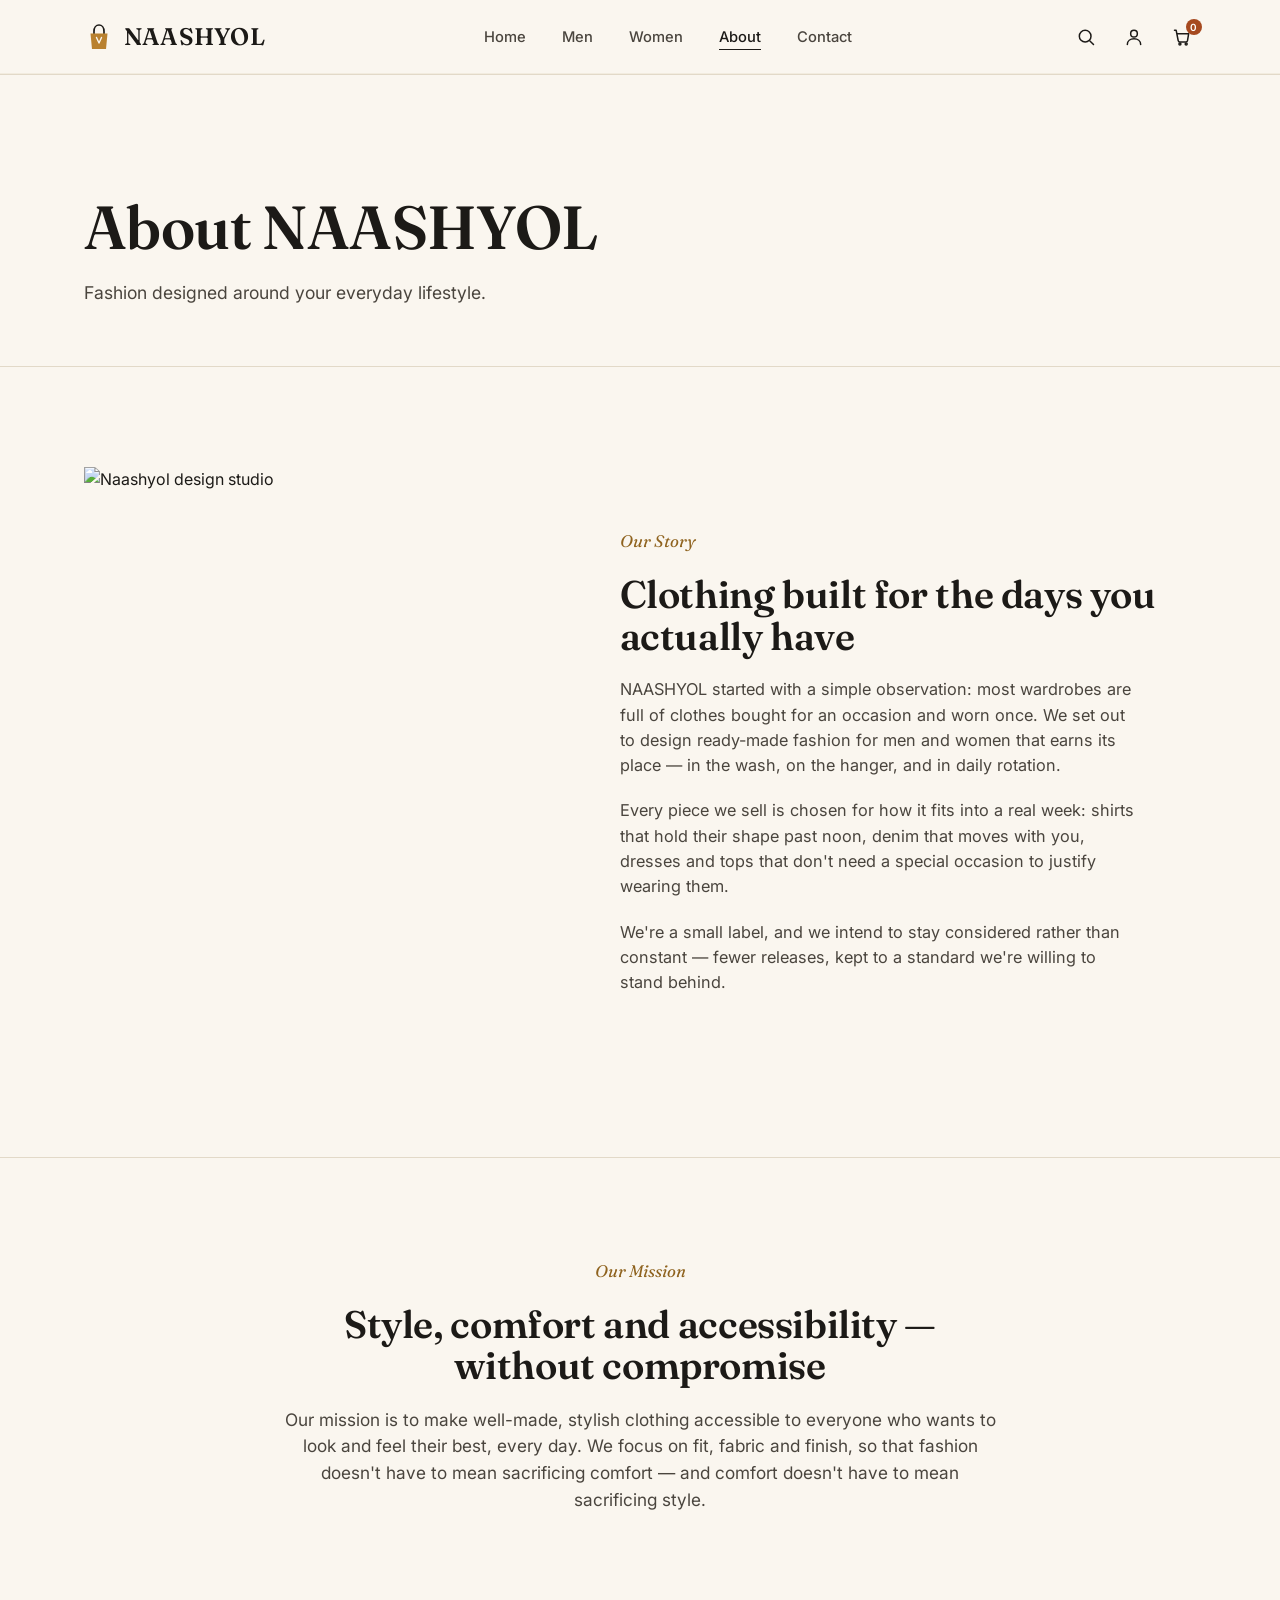
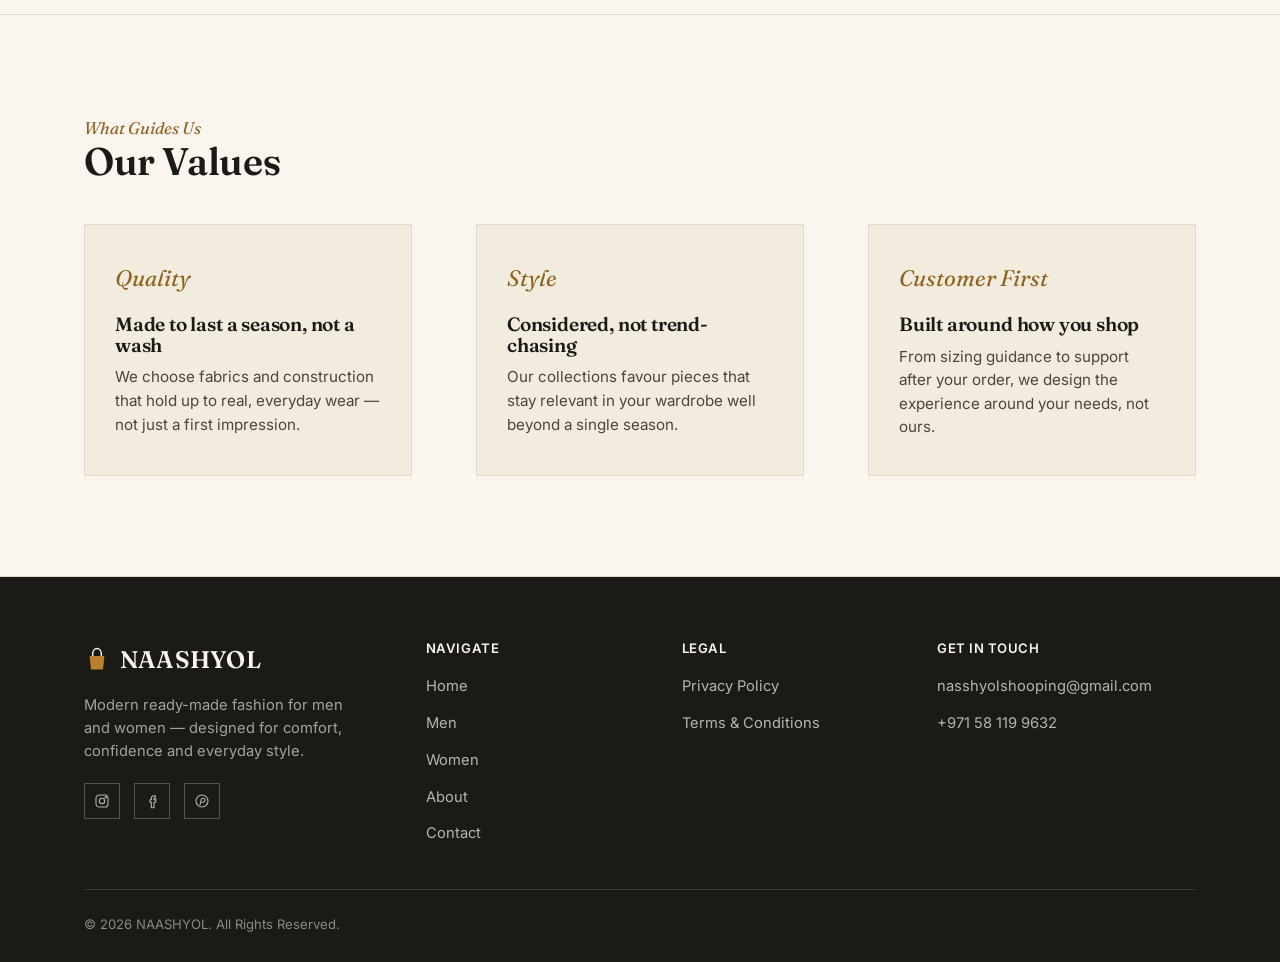
==== about.html @ d5994e2c "first commit" ====
<!DOCTYPE html>
<html lang="en">
<head>
<meta charset="UTF-8">
<meta name="viewport" content="width=device-width, initial-scale=1.0">
<title>About Us — NAASHYOL</title>
<meta name="description" content="Learn about NAASHYOL, a modern fashion label for men's and women's ready-made clothing.">
<link rel="stylesheet" href="css/style.css">
</head>
<body>

<!-- ============ HEADER ============ -->
<header class="site-header">
  <div class="header-inner">
    <a href="index.html" class="logo" aria-label="NAASHYOL home">
      <svg viewBox="0 0 30 30" fill="none" xmlns="http://www.w3.org/2000/svg">
        <path d="M10 11.5V9.2C10 5.6 12.2 3 15 3C17.8 3 20 5.6 20 9.2V11.5" stroke="#1c1a17" stroke-width="1.7" stroke-linecap="round"/>
        <path d="M6.5 11.5H23.5L22 27H8L6.5 11.5Z" fill="#b9812f"/>
        <path d="M12.5 15.5L15 21L17.5 15.5" stroke="#faf6ef" stroke-width="1.4" stroke-linecap="round" stroke-linejoin="round"/>
      </svg>
      <span class="logo-word">NAASHYOL</span>
    </a>

    <nav class="main-nav" aria-label="Primary">
      <ul>
        <li><a href="index.html">Home</a></li>
        <li><a href="men.html">Men</a></li>
        <li><a href="women.html">Women</a></li>
        <li><a href="about.html" class="active">About</a></li>
        <li><a href="contact.html">Contact</a></li>
      </ul>
    </nav>

    <div class="header-icons">
      <button class="icon-btn" data-search-toggle aria-label="Search">
        <svg viewBox="0 0 24 24" fill="none" stroke="currentColor" stroke-width="1.8" stroke-linecap="round"><circle cx="11" cy="11" r="7"/><path d="M21 21l-4.3-4.3"/></svg>
      </button>
      <button class="icon-btn" data-placeholder aria-label="Account login">
        <svg viewBox="0 0 24 24" fill="none" stroke="currentColor" stroke-width="1.8" stroke-linecap="round"><circle cx="12" cy="8" r="4"/><path d="M4 21c0-4.4 3.6-7 8-7s8 2.6 8 7"/></svg>
      </button>
      <button class="icon-btn" data-placeholder aria-label="Shopping cart">
        <svg viewBox="0 0 24 24" fill="none" stroke="currentColor" stroke-width="1.8" stroke-linecap="round" stroke-linejoin="round"><path d="M3 4h2l2.4 12.2a2 2 0 0 0 2 1.8h7.2a2 2 0 0 0 2-1.6L20 8H6"/><circle cx="9.5" cy="20.5" r="1.2"/><circle cx="17" cy="20.5" r="1.2"/></svg>
        <span class="cart-count">0</span>
      </button>
    </div>

    <button class="nav-toggle" aria-label="Toggle menu" aria-expanded="false">
      <svg viewBox="0 0 24 24" fill="none" stroke="currentColor" stroke-width="1.8" stroke-linecap="round"><path d="M3 6h18M3 12h18M3 18h18"/></svg>
    </button>
  </div>

  <div class="search-panel">
    <div class="search-panel-inner">
      <input type="text" placeholder="Search for products…" aria-label="Search products">
    </div>
  </div>
</header>

<!-- ============ PAGE HERO ============ -->
<section class="page-hero">
  <div class="container">
    <h1>About NAASHYOL</h1>
    <p>Fashion designed around your everyday lifestyle.</p>
  </div>
</section>

<!-- ============ OUR STORY ============ -->
<section class="section" id="story">
  <div class="container">
    <div class="story">
      <div class="story-image">
        <img src="https://images.unsplash.com/photo-1441984904996-e0b6ba687e04?w=900&q=80&fm=jpg&fit=crop" alt="Naashyol design studio" loading="lazy">
      </div>
      <div class="story-copy">
        <span class="section-num">Our Story</span>
        <h2>Clothing built for the days you actually have</h2>
        <p>NAASHYOL started with a simple observation: most wardrobes are full of clothes bought for an occasion and worn once. We set out to design ready-made fashion for men and women that earns its place — in the wash, on the hanger, and in daily rotation.</p>
        <p>Every piece we sell is chosen for how it fits into a real week: shirts that hold their shape past noon, denim that moves with you, dresses and tops that don't need a special occasion to justify wearing them.</p>
        <p>We're a small label, and we intend to stay considered rather than constant — fewer releases, kept to a standard we're willing to stand behind.</p>
      </div>
    </div>
  </div>
</section>

<!-- ============ OUR MISSION ============ -->
<section class="section mission" id="mission">
  <div class="container">
    <div class="mission-inner">
      <span class="section-num">Our Mission</span>
      <h2>Style, comfort and accessibility — without compromise</h2>
      <p>Our mission is to make well-made, stylish clothing accessible to everyone who wants to look and feel their best, every day. We focus on fit, fabric and finish, so that fashion doesn't have to mean sacrificing comfort — and comfort doesn't have to mean sacrificing style.</p>
    </div>
  </div>
</section>

<!-- ============ OUR VALUES ============ -->
<section class="section" id="values">
  <div class="container">
    <div class="section-head">
      <div>
        <span class="section-num">What Guides Us</span>
        <h2>Our Values</h2>
      </div>
    </div>
    <div class="values-grid">
      <div class="value-card">
        <span class="value-num">Quality</span>
        <h3>Made to last a season, not a wash</h3>
        <p>We choose fabrics and construction that hold up to real, everyday wear — not just a first impression.</p>
      </div>
      <div class="value-card">
        <span class="value-num">Style</span>
        <h3>Considered, not trend-chasing</h3>
        <p>Our collections favour pieces that stay relevant in your wardrobe well beyond a single season.</p>
      </div>
      <div class="value-card">
        <span class="value-num">Customer First</span>
        <h3>Built around how you shop</h3>
        <p>From sizing guidance to support after your order, we design the experience around your needs, not ours.</p>
      </div>
    </div>
  </div>
</section>

<!-- ============ FOOTER ============ -->
<footer class="site-footer">
  <div class="container">
    <div class="footer-grid">
      <div class="footer-col">
        <div class="footer-brand">
          <svg viewBox="0 0 30 30" fill="none" xmlns="http://www.w3.org/2000/svg">
            <path d="M10 11.5V9.2C10 5.6 12.2 3 15 3C17.8 3 20 5.6 20 9.2V11.5" stroke="#faf6ef" stroke-width="1.7" stroke-linecap="round"/>
            <path d="M6.5 11.5H23.5L22 27H8L6.5 11.5Z" fill="#b9812f"/>
          </svg>
          <span class="logo-word">NAASHYOL</span>
        </div>
        <p class="dim">Modern ready-made fashion for men and women — designed for comfort, confidence and everyday style.</p>
        <div class="footer-social">
          <a href="#" data-placeholder aria-label="Instagram"><svg viewBox="0 0 24 24" fill="none" stroke="currentColor" stroke-width="1.6"><rect x="3" y="3" width="18" height="18" rx="5"/><circle cx="12" cy="12" r="4"/><circle cx="17.5" cy="6.5" r="1"/></svg></a>
          <a href="#" data-placeholder aria-label="Facebook"><svg viewBox="0 0 24 24" fill="none" stroke="currentColor" stroke-width="1.6"><path d="M15 8h2V4h-2a4 4 0 0 0-4 4v2H9v4h2v8h4v-8h2.5l.5-4H15V8Z"/></svg></a>
          <a href="#" data-placeholder aria-label="Pinterest"><svg viewBox="0 0 24 24" fill="none" stroke="currentColor" stroke-width="1.6"><circle cx="12" cy="12" r="9"/><path d="M9 18c1-3 1.5-5.5 1.5-7a3 3 0 1 1 3 3c-1 0-1.7-.4-2-1"/></svg></a>
        </div>
      </div>
      <div class="footer-col">
        <h4>NAVIGATE</h4>
        <ul>
          <li><a href="index.html">Home</a></li>
          <li><a href="men.html">Men</a></li>
          <li><a href="women.html">Women</a></li>
          <li><a href="about.html">About</a></li>
          <li><a href="contact.html">Contact</a></li>
        </ul>
      </div>
      <div class="footer-col">
        <h4>LEGAL</h4>
        <ul>
          <li><a href="#" data-placeholder>Privacy Policy</a></li>
          <li><a href="#" data-placeholder>Terms &amp; Conditions</a></li>
        </ul>
      </div>
      <div class="footer-col">
        <h4>GET IN TOUCH</h4>
        <ul>
          <li><a href="mailto:hello@naashyol.com">nasshyolshooping@gmail.com</a></li>
          <li><a href="tel:+10000000000">+971 58 119 9632</a></li>
        </ul>
      </div>
    </div>
    <div class="footer-bottom">
      <span>© 2026 NAASHYOL. All Rights Reserved.</span>
    
    </div>
  </div>
</footer>

<div class="toast" role="status" aria-live="polite">
  <svg viewBox="0 0 24 24" fill="none" stroke="currentColor" stroke-width="2" stroke-linecap="round" stroke-linejoin="round"><path d="M20 6 9 17l-5-5"/></svg>
  <span>Product added to cart!</span>
</div>

<script src="js/main.js"></script>
</body>
</html>
---- css/style.css ----
/* ============================================================
   NAASHYOL — Fashion E-commerce Demo
   Design tokens
   ============================================================ */

@import url('https://fonts.googleapis.com/css2?family=Fraunces:ital,opsz,wght@0,9..144,400;0,9..144,500;0,9..144,600;0,9..144,700;1,9..144,500&family=Inter:wght@400;500;600&display=swap');

:root{
  --ink:        #1c1a17;
  --ink-soft:   #4a453e;
  --paper:      #faf6ef;
  --paper-dim:  #f2ecdf;
  --gold:       #b9812f;
  --gold-deep:  #8f631f;
  --rust:       #a6491f;
  --line:       #e2d9c8;
  --white:      #ffffff;

  --serif: 'Fraunces', Georgia, serif;
  --sans:  'Inter', -apple-system, BlinkMacSystemFont, 'Segoe UI', sans-serif;

  --max: 1240px;
  --gutter: clamp(20px, 5vw, 64px);
}

*, *::before, *::after{ box-sizing: border-box; }

html{ scroll-behavior: smooth; }

body{
  margin:0;
  font-family: var(--sans);
  color: var(--ink);
  background: var(--paper);
  -webkit-font-smoothing: antialiased;
  line-height: 1.55;
}

img{ max-width:100%; display:block; }

a{ color: inherit; text-decoration: none; }

ul{ list-style: none; margin:0; padding:0; }

button{ font-family: inherit; cursor:pointer; }

.container{
  max-width: var(--max);
  margin: 0 auto;
  padding: 0 var(--gutter);
}

h1, h2, h3, h4{
  font-family: var(--serif);
  font-weight: 600;
  line-height: 1.08;
  margin: 0;
  letter-spacing: -0.01em;
}

p{ margin: 0; }

@media (prefers-reduced-motion: reduce){
  *{ animation-duration: 0.001ms !important; animation-iteration-count: 1 !important; transition-duration: 0.001ms !important; scroll-behavior: auto !important; }
}

:focus-visible{
  outline: 2px solid var(--rust);
  outline-offset: 3px;
}

/* ---------------- Buttons ---------------- */

.btn{
  display: inline-flex;
  align-items: center;
  gap: 10px;
  padding: 14px 30px;
  font-size: 0.95rem;
  font-weight: 500;
  border: 1px solid var(--ink);
  background: var(--ink);
  color: var(--paper);
  transition: background 0.25s ease, color 0.25s ease, border-color 0.25s ease;
  white-space: nowrap;
}
.btn:hover{ background: var(--rust); border-color: var(--rust); color: var(--white); }

.btn-outline{
  background: transparent;
  color: var(--ink);
  border: 1px solid var(--ink);
}
.btn-outline:hover{ background: var(--ink); color: var(--paper); }

.btn-block{ width: 100%; justify-content: center; }

/* ---------------- Header ---------------- */

.site-header{
  position: sticky;
  top: 0;
  z-index: 100;
  background: rgba(250, 246, 239, 0.92);
  backdrop-filter: blur(10px);
  border-bottom: 1px solid var(--line);
}

.header-inner{
  display: flex;
  align-items: center;
  justify-content: space-between;
  padding: 18px var(--gutter);
  max-width: var(--max);
  margin: 0 auto;
  gap: 24px;
}

.logo{
  display: flex;
  align-items: center;
  gap: 10px;
  flex-shrink: 0;
}
.logo svg{ height: 30px; width: auto; }
.logo-word{
  font-family: var(--serif);
  font-size: 1.5rem;
  font-weight: 600;
  letter-spacing: 0.01em;
  color: var(--ink);
}

.main-nav ul{
  display: flex;
  gap: 36px;
}
.main-nav a{
  font-size: 0.92rem;
  font-weight: 500;
  color: var(--ink-soft);
  position: relative;
  padding-bottom: 4px;
}
.main-nav a::after{
  content: "";
  position: absolute;
  left: 0; right: 100%;
  bottom: 0;
  height: 1px;
  background: var(--rust);
  transition: right 0.25s ease;
}
.main-nav a:hover{ color: var(--ink); }
.main-nav a:hover::after{ right: 0; }
.main-nav a.active{ color: var(--ink); }
.main-nav a.active::after{ right: 0; background: var(--ink); }

.header-icons{
  display: flex;
  align-items: center;
  gap: 20px;
  flex-shrink: 0;
}
.icon-btn{
  background: none;
  border: none;
  color: var(--ink);
  display: flex;
  align-items: center;
  position: relative;
  padding: 4px;
}
.icon-btn svg{ width: 20px; height: 20px; }
.cart-count{
  position: absolute;
  top: -4px; right: -6px;
  background: var(--rust);
  color: var(--white);
  font-size: 0.62rem;
  font-weight: 600;
  width: 16px; height: 16px;
  border-radius: 50%;
  display: flex; align-items: center; justify-content: center;
}

.nav-toggle{
  display: none;
  background: none;
  border: none;
  color: var(--ink);
  padding: 4px;
}
.nav-toggle svg{ width: 24px; height: 24px; }

/* Search overlay */
.search-panel{
  max-height: 0;
  overflow: hidden;
  border-bottom: 1px solid transparent;
  transition: max-height 0.3s ease, border-color 0.3s ease;
  background: var(--paper-dim);
}
.search-panel.open{
  max-height: 90px;
  border-color: var(--line);
}
.search-panel-inner{
  max-width: var(--max);
  margin: 0 auto;
  padding: 18px var(--gutter);
  display: flex;
  gap: 12px;
}
.search-panel input{
  flex: 1;
  padding: 12px 16px;
  border: 1px solid var(--line);
  background: var(--white);
  font-family: inherit;
  font-size: 0.95rem;
}
.search-panel input:focus{ border-color: var(--gold); }

/* ---------------- Hero ---------------- */

.hero{
  display: grid;
  grid-template-columns: 1.05fr 0.95fr;
  align-items: stretch;
  border-bottom: 1px solid var(--line);
}
.hero-copy{
  display: flex;
  flex-direction: column;
  justify-content: center;
  padding: clamp(48px, 8vw, 96px) var(--gutter);
  gap: 26px;
}
.hero-eyebrow{
  font-family: var(--serif);
  font-style: italic;
  font-size: 1.05rem;
  color: var(--gold-deep);
}
.hero-copy h1{
  font-size: clamp(2.6rem, 5vw, 4.2rem);
  max-width: 11ch;
}
.hero-copy p{
  max-width: 42ch;
  color: var(--ink-soft);
  font-size: 1.05rem;
}
.hero-actions{
  display: flex;
  gap: 16px;
  flex-wrap: wrap;
  margin-top: 6px;
}
.hero-image{
  position: relative;
  overflow: hidden;
  min-height: 420px;
  background: var(--ink);
}
.hero-image img{
  width: 100%; height: 100%;
  object-fit: cover;
  position: absolute; inset: 0;
}

/* ---------------- Section scaffolding ---------------- */

.section{
  padding: clamp(56px, 8vw, 100px) 0;
  border-bottom: 1px solid var(--line);
}
.section-head{
  display: flex;
  justify-content: space-between;
  align-items: flex-end;
  gap: 24px;
  margin-bottom: 42px;
  flex-wrap: wrap;
}
.section-head h2{
  font-size: clamp(1.9rem, 3vw, 2.5rem);
}
.section-head .lede{
  max-width: 40ch;
  color: var(--ink-soft);
}
.section-num{
  font-family: var(--serif);
  font-style: italic;
  color: var(--gold-deep);
  font-size: 1.05rem;
}

/* ---------------- Product grid ---------------- */

.product-grid{
  display: grid;
  grid-template-columns: repeat(3, 1fr);
  gap: 1px;
  background: var(--line);
  border: 1px solid var(--line);
}
.product-card{
  background: var(--paper);
  display: flex;
  flex-direction: column;
}
.product-media{
  position: relative;
  aspect-ratio: 4/5;
  overflow: hidden;
  background: var(--paper-dim);
}
.product-media img{
  width: 100%; height: 100%;
  object-fit: cover;
  transition: transform 0.5s ease;
}
.product-card:hover .product-media img{ transform: scale(1.04); }
.product-tag{
  position: absolute;
  top: 14px; left: 14px;
  background: var(--paper);
  color: var(--ink);
  font-size: 0.68rem;
  font-weight: 600;
  letter-spacing: 0.03em;
  padding: 5px 10px;
}
.product-body{
  padding: 22px;
  display: flex;
  flex-direction: column;
  gap: 6px;
  flex: 1;
}
.product-cat{
  font-size: 0.78rem;
  color: var(--gold-deep);
  font-weight: 500;
}
.product-body h3{
  font-size: 1.15rem;
  font-weight: 500;
}
.product-price{
  font-family: var(--serif);
  font-size: 1.15rem;
  margin-top: 2px;
}
.product-add{
  margin-top: 14px;
  padding: 12px 0;
  background: transparent;
  border: 1px solid var(--ink);
  color: var(--ink);
  font-size: 0.85rem;
  font-weight: 500;
  transition: background 0.25s ease, color 0.25s ease;
}
.product-add:hover{ background: var(--ink); color: var(--paper); }

/* ---------------- Category cards ---------------- */

.category-grid{
  display: grid;
  grid-template-columns: repeat(3, 1fr);
  gap: var(--gutter);
}
.category-card{
  position: relative;
  aspect-ratio: 3/4;
  overflow: hidden;
  display: flex;
  align-items: flex-end;
}
.category-card img{
  position: absolute; inset:0;
  width: 100%; height: 100%;
  object-fit: cover;
  transition: transform 0.5s ease;
}
.category-card:hover img{ transform: scale(1.05); }
.category-card::before{
  content:"";
  position:absolute; inset:0;
  background: linear-gradient(180deg, rgba(28,26,23,0) 40%, rgba(28,26,23,0.78) 100%);
}
.category-body{
  position: relative;
  padding: 28px;
  color: var(--white);
  display: flex;
  flex-direction: column;
  gap: 14px;
}
.category-body h3{
  font-size: 1.5rem;
  color: var(--white);
}
.category-body .btn{
  border-color: var(--white);
  background: transparent;
  color: var(--white);
  align-self: flex-start;
}
.category-body .btn:hover{ background: var(--white); color: var(--ink); }

/* ---------------- Why choose us ---------------- */

.benefit-grid{
  display: grid;
  grid-template-columns: repeat(4, 1fr);
  gap: 0;
  border-top: 1px solid var(--line);
}
.benefit{
  padding: 34px 28px;
  border-right: 1px solid var(--line);
  border-bottom: 1px solid var(--line);
}
.benefit:last-child{ border-right: none; }
.benefit-icon{
  width: 36px; height: 36px;
  margin-bottom: 18px;
  color: var(--rust);
}
.benefit h3{
  font-size: 1.05rem;
  font-weight: 600;
  margin-bottom: 8px;
}
.benefit p{
  color: var(--ink-soft);
  font-size: 0.92rem;
}

/* ---------------- Brand strip ---------------- */

.brand-strip{
  display: grid;
  grid-template-columns: 1fr 1fr;
  align-items: center;
  gap: 60px;
}
.brand-strip .lede{ max-width: 46ch; }
.brand-strip-copy{
  display: flex;
  flex-direction: column;
  gap: 22px;
}
.brand-strip-copy h2{ font-size: clamp(2rem, 3.4vw, 2.7rem); max-width: 12ch; }
.brand-strip-copy p{ color: var(--ink-soft); font-size: 1.02rem; max-width: 44ch; }
.brand-strip-copy .btn{ align-self: flex-start; }
.brand-strip-image{
  aspect-ratio: 4/3;
  overflow: hidden;
}
.brand-strip-image img{ width:100%; height:100%; object-fit:cover; }

/* ---------------- Footer ---------------- */

.site-footer{
  background: var(--ink);
  color: var(--paper-dim);
  padding: 64px 0 28px;
}
.footer-grid{
  display: grid;
  grid-template-columns: 1.4fr 1fr 1fr 1.2fr;
  gap: 40px;
  padding-bottom: 44px;
  border-bottom: 1px solid rgba(250,246,239,0.14);
}
.footer-brand{
  display: flex;
  align-items: center;
  gap: 10px;
  margin-bottom: 16px;
}
.footer-brand svg{ height: 26px; width: auto; }
.footer-brand .logo-word{ color: var(--paper); }
.footer-col p.dim{
  color: rgba(250,246,239,0.62);
  font-size: 0.92rem;
  max-width: 32ch;
}
.footer-col h4{
  font-family: var(--sans);
  font-size: 0.82rem;
  font-weight: 600;
  letter-spacing: 0.04em;
  color: var(--paper);
  margin-bottom: 18px;
}
.footer-col ul{
  display: flex;
  flex-direction: column;
  gap: 12px;
}
.footer-col a{
  color: rgba(250,246,239,0.7);
  font-size: 0.92rem;
  transition: color 0.2s ease;
}
.footer-col a:hover{ color: var(--gold); }
.footer-social{
  display: flex;
  gap: 14px;
  margin-top: 20px;
}
.footer-social a{
  width: 36px; height: 36px;
  border: 1px solid rgba(250,246,239,0.25);
  display: flex; align-items: center; justify-content: center;
  transition: border-color 0.2s ease, background 0.2s ease;
}
.footer-social a:hover{ border-color: var(--gold); background: rgba(185,129,47,0.12); }
.footer-social svg{ width: 16px; height: 16px; }

.footer-bottom{
  display: flex;
  justify-content: space-between;
  align-items: center;
  padding-top: 24px;
  font-size: 0.82rem;
  color: rgba(250,246,239,0.5);
  flex-wrap: wrap;
  gap: 12px;
}

/* ---------------- Toast notification ---------------- */

.toast{
  position: fixed;
  bottom: 28px;
  left: 50%;
  transform: translateX(-50%) translateY(20px);
  background: var(--ink);
  color: var(--paper);
  padding: 14px 26px;
  font-size: 0.9rem;
  font-weight: 500;
  opacity: 0;
  pointer-events: none;
  transition: opacity 0.3s ease, transform 0.3s ease;
  z-index: 1000;
  display: flex;
  align-items: center;
  gap: 10px;
}
.toast svg{ width: 16px; height: 16px; color: var(--gold); flex-shrink: 0; }
.toast.show{
  opacity: 1;
  transform: translateX(-50%) translateY(0);
  pointer-events: auto;
}

/* ---------------- Inner page hero (About / Contact) ---------------- */

.page-hero{
  padding: clamp(64px, 10vw, 120px) 0 clamp(40px, 6vw, 60px);
  border-bottom: 1px solid var(--line);
}
.page-hero h1{ font-size: clamp(2.6rem, 5vw, 3.8rem); max-width: 14ch; }
.page-hero p{ margin-top: 18px; color: var(--ink-soft); font-size: 1.1rem; max-width: 46ch; }

/* Our story */
.story{
  display: grid;
  grid-template-columns: 0.9fr 1.1fr;
  gap: 64px;
  align-items: center;
}
.story-image{ aspect-ratio: 4/5; overflow: hidden; }
.story-image img{ width:100%; height:100%; object-fit:cover; }
.story-copy{ display:flex; flex-direction: column; gap: 20px; }
.story-copy h2{ font-size: clamp(1.9rem, 3vw, 2.4rem); }
.story-copy p{ color: var(--ink-soft); font-size: 1.02rem; max-width: 52ch; }

/* Mission */
.mission{ text-align: center; }
.mission-inner{ max-width: 720px; margin: 0 auto; display:flex; flex-direction:column; gap: 20px; align-items:center; }
.mission h2{ font-size: clamp(1.9rem, 3vw, 2.4rem); }
.mission p{ color: var(--ink-soft); font-size: 1.08rem; }

/* Values */
.values-grid{
  display: grid;
  grid-template-columns: repeat(3, 1fr);
  gap: var(--gutter);
}
.value-card{
  padding: 36px 30px;
  border: 1px solid var(--line);
  background: var(--paper-dim);
}
.value-num{
  font-family: var(--serif);
  font-style: italic;
  color: var(--gold-deep);
  font-size: 1.4rem;
  display: block;
  margin-bottom: 18px;
}
.value-card h3{ font-size: 1.2rem; margin-bottom: 10px; }
.value-card p{ color: var(--ink-soft); font-size: 0.95rem; }

/* ---------------- Contact page ---------------- */

.contact-layout{
  display: grid;
  grid-template-columns: 0.85fr 1.15fr;
  gap: 72px;
}
.contact-info-list{
  display: flex;
  flex-direction: column;
  gap: 30px;
}
.contact-info-item{
  display: flex;
  gap: 18px;
  padding-bottom: 26px;
  border-bottom: 1px solid var(--line);
}
.contact-info-item:last-child{ border-bottom: none; }
.contact-info-item svg{
  width: 22px; height: 22px;
  color: var(--rust);
  flex-shrink: 0;
  margin-top: 3px;
}
.contact-info-item h4{
  font-family: var(--sans);
  font-size: 0.8rem;
  font-weight: 600;
  letter-spacing: 0.03em;
  color: var(--ink-soft);
  margin-bottom: 6px;
}
.contact-info-item p{ font-size: 1.02rem; }

.contact-form{
  display: flex;
  flex-direction: column;
  gap: 20px;
}
.form-row{
  display: grid;
  grid-template-columns: 1fr 1fr;
  gap: 20px;
}
.field{
  display: flex;
  flex-direction: column;
  gap: 8px;
}
.field label{
  font-size: 0.8rem;
  font-weight: 500;
  color: var(--ink-soft);
}
.field input,
.field textarea{
  padding: 13px 15px;
  border: 1px solid var(--line);
  background: var(--white);
  font-family: inherit;
  font-size: 0.95rem;
  color: var(--ink);
  resize: vertical;
}
.field input:focus,
.field textarea:focus{ border-color: var(--gold); }
.field.error input,
.field.error textarea{ border-color: var(--rust); }
.field-error{
  font-size: 0.78rem;
  color: var(--rust);
  min-height: 1em;
}
.form-success{
  display: none;
  align-items: center;
  gap: 12px;
  padding: 16px 20px;
  background: var(--paper-dim);
  border: 1px solid var(--line);
  font-size: 0.92rem;
}
.form-success.show{ display: flex; }
.form-success svg{ width: 20px; height: 20px; color: var(--gold-deep); flex-shrink: 0; }

.map-card{
  border: 1px solid var(--line);
  background: var(--paper-dim);
  padding: 48px;
  text-align: center;
  display: flex;
  flex-direction: column;
  align-items: center;
  gap: 14px;
}
.map-card svg{ width: 32px; height: 32px; color: var(--gold-deep); }
.map-card h3{ font-size: 1.2rem; }
.map-card p{ color: var(--ink-soft); font-size: 0.92rem; max-width: 40ch; }

/* ============================================================
   RESPONSIVE
   ============================================================ */

@media (max-width: 980px){
  .hero{ grid-template-columns: 1fr; }
  .hero-image{ min-height: 320px; order: -1; }
  .product-grid{ grid-template-columns: repeat(2, 1fr); }
  .category-grid{ grid-template-columns: 1fr 1fr; }
  .benefit-grid{ grid-template-columns: 1fr 1fr; }
  .benefit:nth-child(2n){ border-right: none; }
  .brand-strip{ grid-template-columns: 1fr; gap: 32px; }
  .brand-strip-image{ order: -1; }
  .story{ grid-template-columns: 1fr; gap: 32px; }
  .story-image{ order: -1; }
  .values-grid{ grid-template-columns: 1fr 1fr; }
  .contact-layout{ grid-template-columns: 1fr; gap: 48px; }
  .footer-grid{ grid-template-columns: 1fr 1fr; }
}

@media (max-width: 720px){
  .main-nav{
    position: fixed;
    top: 68px; left: 0; right: 0;
    background: var(--paper);
    border-bottom: 1px solid var(--line);
    max-height: 0;
    overflow: hidden;
    transition: max-height 0.3s ease;
  }
  .main-nav.open{ max-height: 400px; }
  .main-nav ul{
    flex-direction: column;
    gap: 0;
    padding: 8px var(--gutter) 20px;
  }
  .main-nav a{
    display: block;
    padding: 14px 0;
    border-bottom: 1px solid var(--line);
  }
  .nav-toggle{ display: flex; }
  .header-icons{ gap: 14px; }

  .product-grid{ grid-template-columns: 1fr; }
  .category-grid{ grid-template-columns: 1fr; }
  .benefit-grid{ grid-template-columns: 1fr; }
  .benefit{ border-right: none; }
  .values-grid{ grid-template-columns: 1fr; }
  .form-row{ grid-template-columns: 1fr; }
  .footer-grid{ grid-template-columns: 1fr; gap: 32px; }
  .footer-bottom{ flex-direction: column; align-items: flex-start; }
  .section-head{ flex-direction: column; align-items: flex-start; }
}
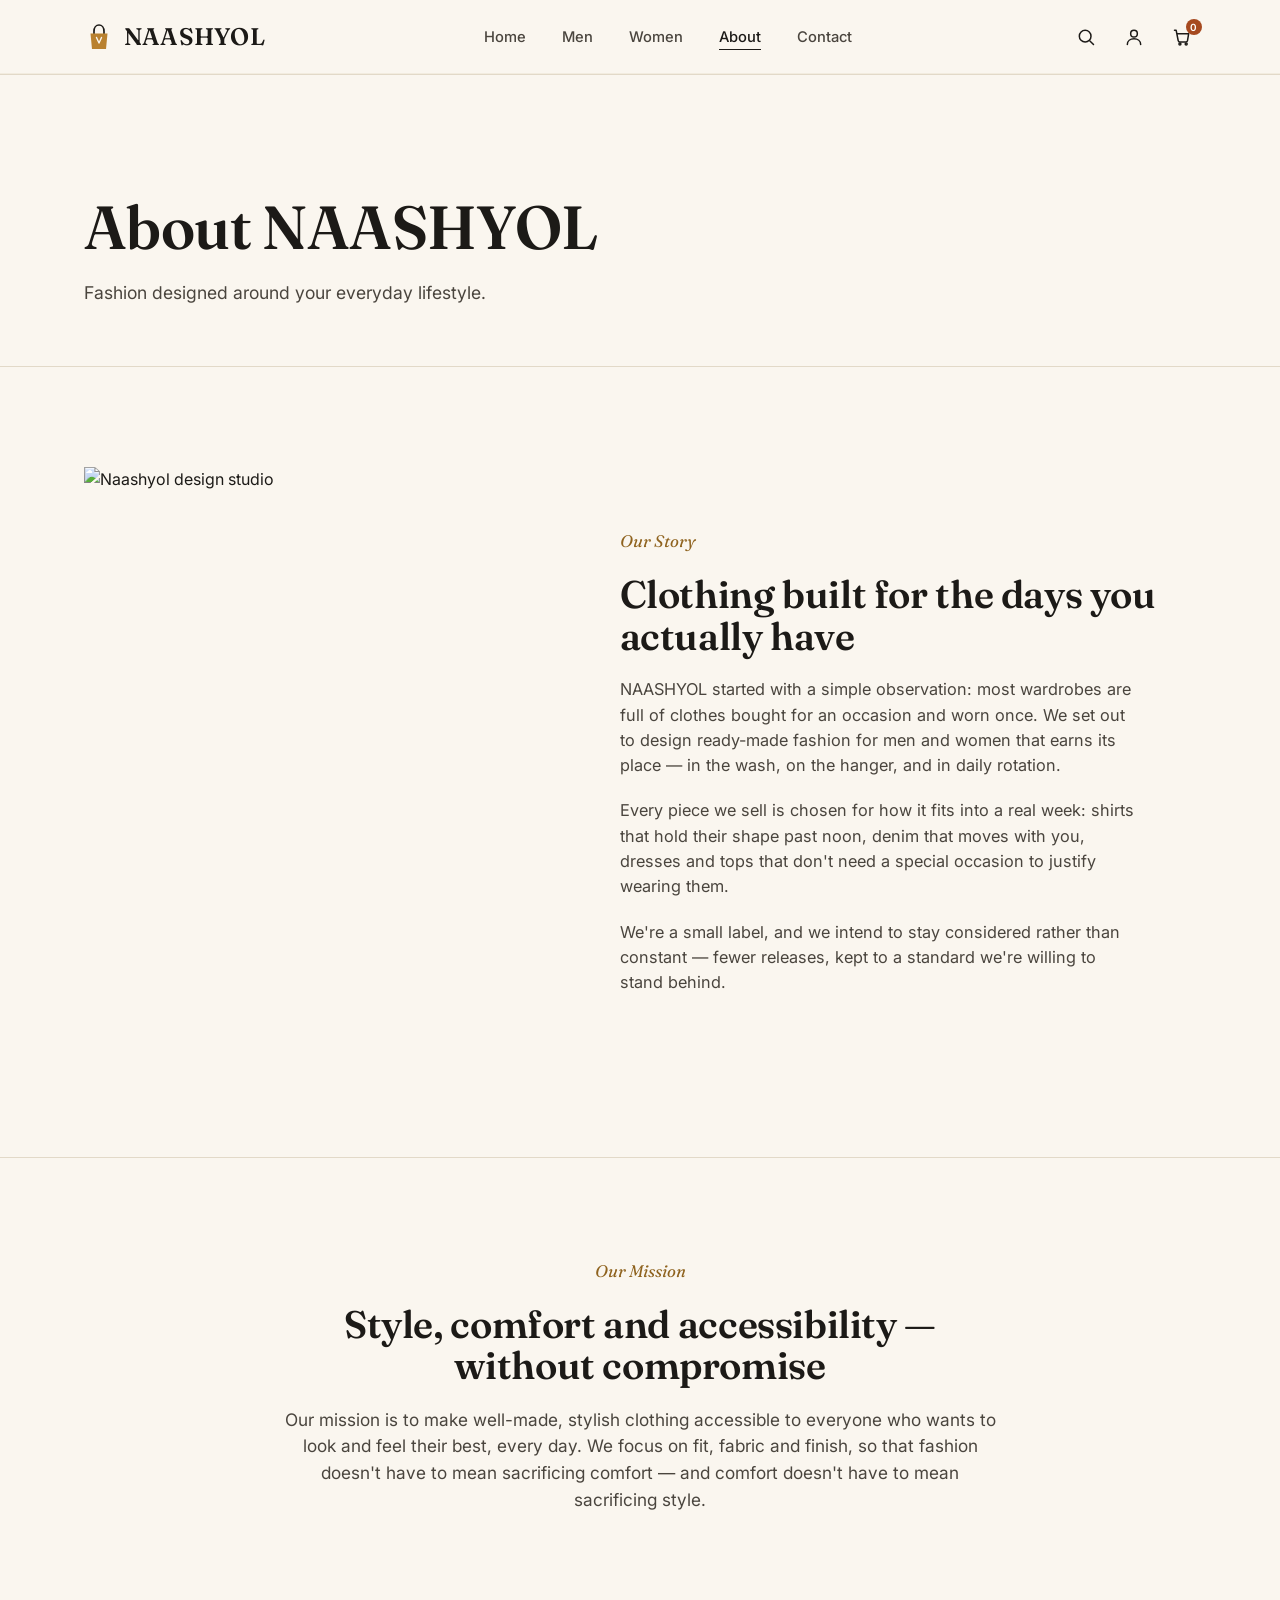
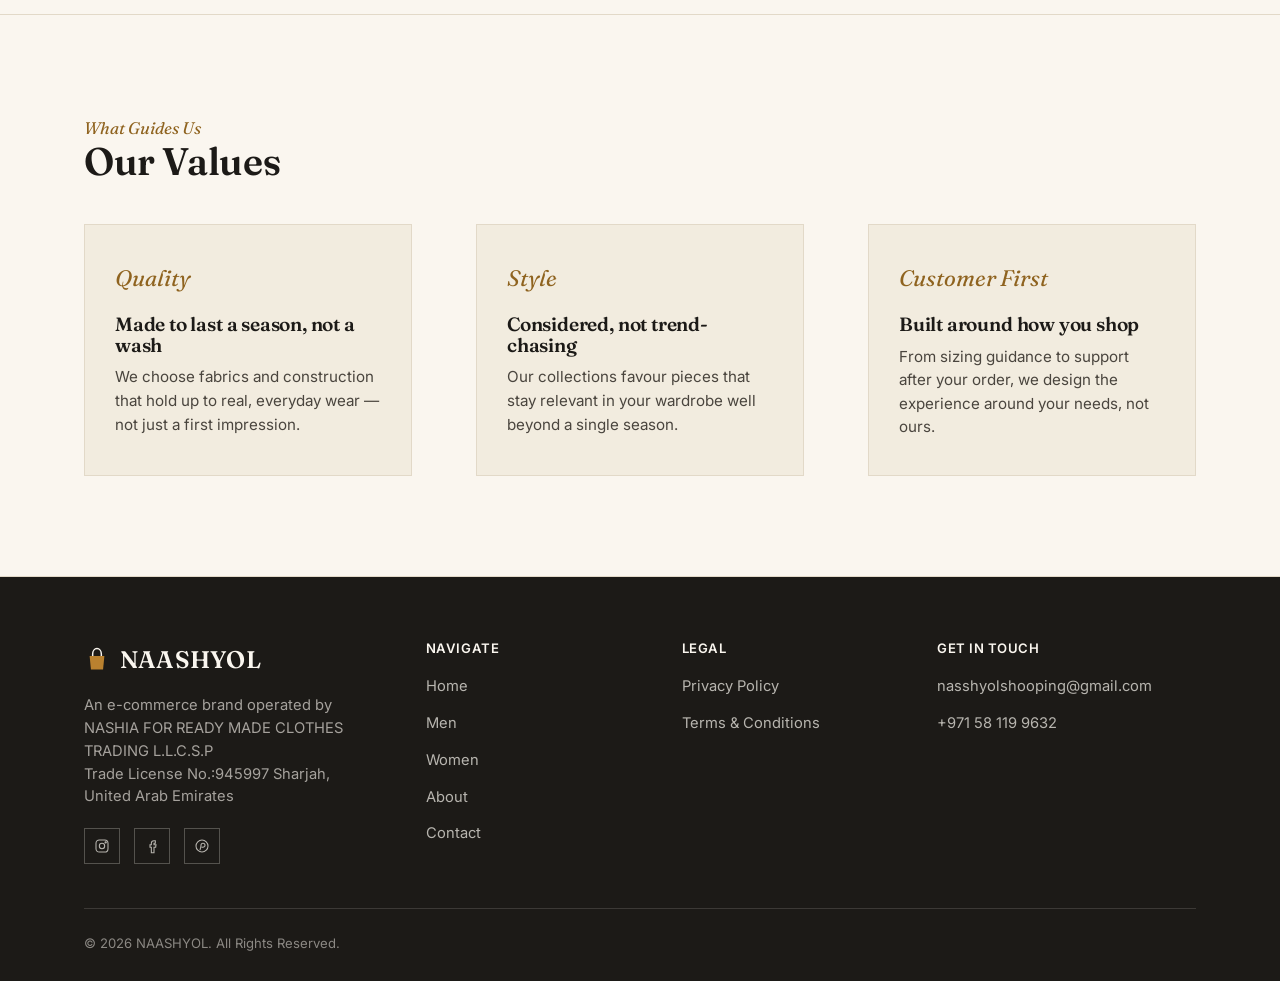
==== commit 33d309da: "updated commit" ====
--- a/about.html
+++ b/about.html
@@ -134,7 +134,10 @@
           </svg>
           <span class="logo-word">NAASHYOL</span>
         </div>
-        <p class="dim">Modern ready-made fashion for men and women — designed for comfort, confidence and everyday style.</p>
+        <p class="dim">An e-commerce brand operated by NASHIA FOR READY MADE CLOTHES TRADING L.L.C.S.P
+          <br>
+          Trade License No.:945997  Sharjah, United Arab Emirates  <br>
+        </p>
         <div class="footer-social">
           <a href="#" data-placeholder aria-label="Instagram"><svg viewBox="0 0 24 24" fill="none" stroke="currentColor" stroke-width="1.6"><rect x="3" y="3" width="18" height="18" rx="5"/><circle cx="12" cy="12" r="4"/><circle cx="17.5" cy="6.5" r="1"/></svg></a>
           <a href="#" data-placeholder aria-label="Facebook"><svg viewBox="0 0 24 24" fill="none" stroke="currentColor" stroke-width="1.6"><path d="M15 8h2V4h-2a4 4 0 0 0-4 4v2H9v4h2v8h4v-8h2.5l.5-4H15V8Z"/></svg></a>
